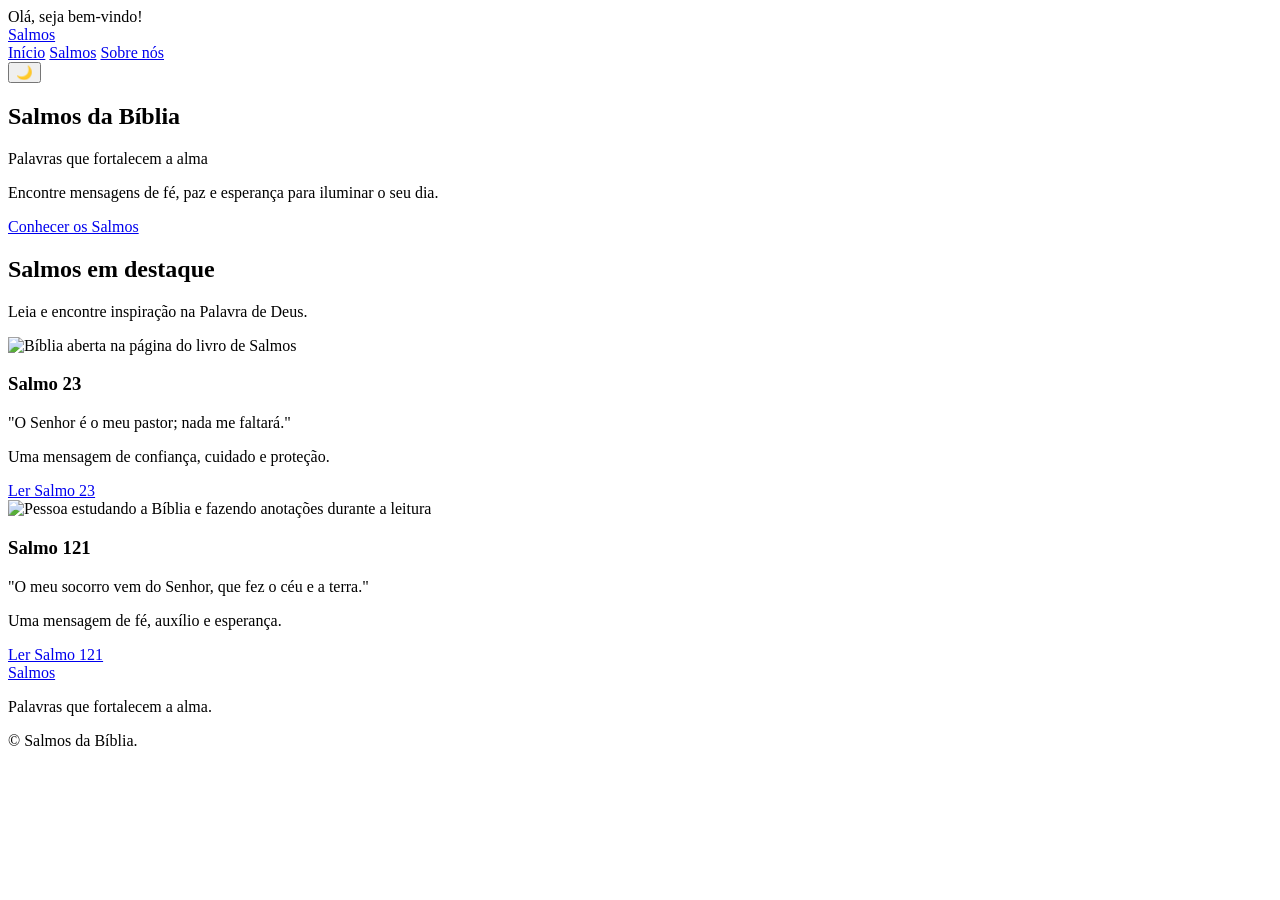
==== index.html @ f7e5793e "Rename site_biblico/index.html to index.html" ====
<!DOCTYPE html>
<html lang="pt-BR">

<head>
    <meta charset="UTF-8">  
    <meta name="viewport" content="width=device-width, initial-scale=1.0">
    <meta name="description" content="Conheça os Salmos 23 e 121 e encontre mensagens de fé, paz e esperança.">
    <meta name="theme-color" content="#17283f">
    <title>Salmos da Bíblia | Início</title>
    <link rel="stylesheet" href="css/estilo.css">
    <script src="js/script.js" defer></script>
</head>

<body>
    <div id="mensagemBoasVindas" class="mensagem-boas-vindas">
        Olá, seja bem-vindo!
    </div>
    <header class="topo">
        <div class="container topo-conteudo">
            <a href="index.html" class="logo"><img src="imagens/logo.png" alt="">Salmos</a>
            <nav class="menu" aria-label="Menu principal">
                <a href="index.html" aria-current="page">Início</a>
                <a href="salmos.html">Salmos</a>
                <a href="sobre.html">Sobre nós</a>
            </nav>
            <button type="button" class="btn-tema" id="btnTema" aria-label="Ativar tema escuro"
                aria-pressed="false">🌙</button>
        </div>
    </header>

    <section class="apresentacao">
        <div class="apresentacao-conteudo">
            <h1>Salmos da Bíblia</h1>
            <p class="subtitulo">Palavras que fortalecem a alma</p>
            <p>Encontre mensagens de fé, paz e esperança para iluminar o seu dia.</p>
            <a href="salmos.html" class="btn-principal">Conhecer os Salmos</a>
        </div>
    </section>

    <main class="container-principal">
        <div class="titulo-secao">
            <h2>Salmos em destaque</h2>
            <p>Leia e encontre inspiração na Palavra de Deus.</p>
        </div>
        <div class="lista-salmos">
            <article class="card-salmo">
                <img src="imagens/foto_salmos.jpg" alt="Bíblia aberta na página do livro de Salmos"
                    class="imagem-salmo">
                <div class="card-conteudo">
                    <h3>Salmo 23</h3>
                    <p class="versiculo">"O Senhor é o meu pastor; nada me faltará."</p>
                    <p>Uma mensagem de confiança, cuidado e proteção.</p>
                    <a href="salmos.html#salmo23" class="btn-ler">Ler Salmo 23</a>
                </div>
            </article>
            <article class="card-salmo">
                <img src="imagens/foto_estudo_biblia.jpg"
                    alt="Pessoa estudando a Bíblia e fazendo anotações durante a leitura" class="imagem-salmo">
                <div class="card-conteudo">
                    <h3>Salmo 121</h3>
                    <p class="versiculo">"O meu socorro vem do Senhor, que fez o céu e a terra."</p>
                    <p>Uma mensagem de fé, auxílio e esperança.</p>
                    <a href="salmos.html#salmo121" class="btn-ler">Ler Salmo 121</a>
                </div>
            </article>
        </div>
    </main>

    <footer class="rodape">
        <div class="container rodape-conteudo">
            <a href="index.html" class="logo"><img src="imagens/logo.png" alt="">Salmos</a>
            <p>Palavras que fortalecem a alma.</p>
            <p class="copyright">&copy; <span class="ano"></span> Salmos da Bíblia.</p>
        </div>
    </footer>
</body>

</html>
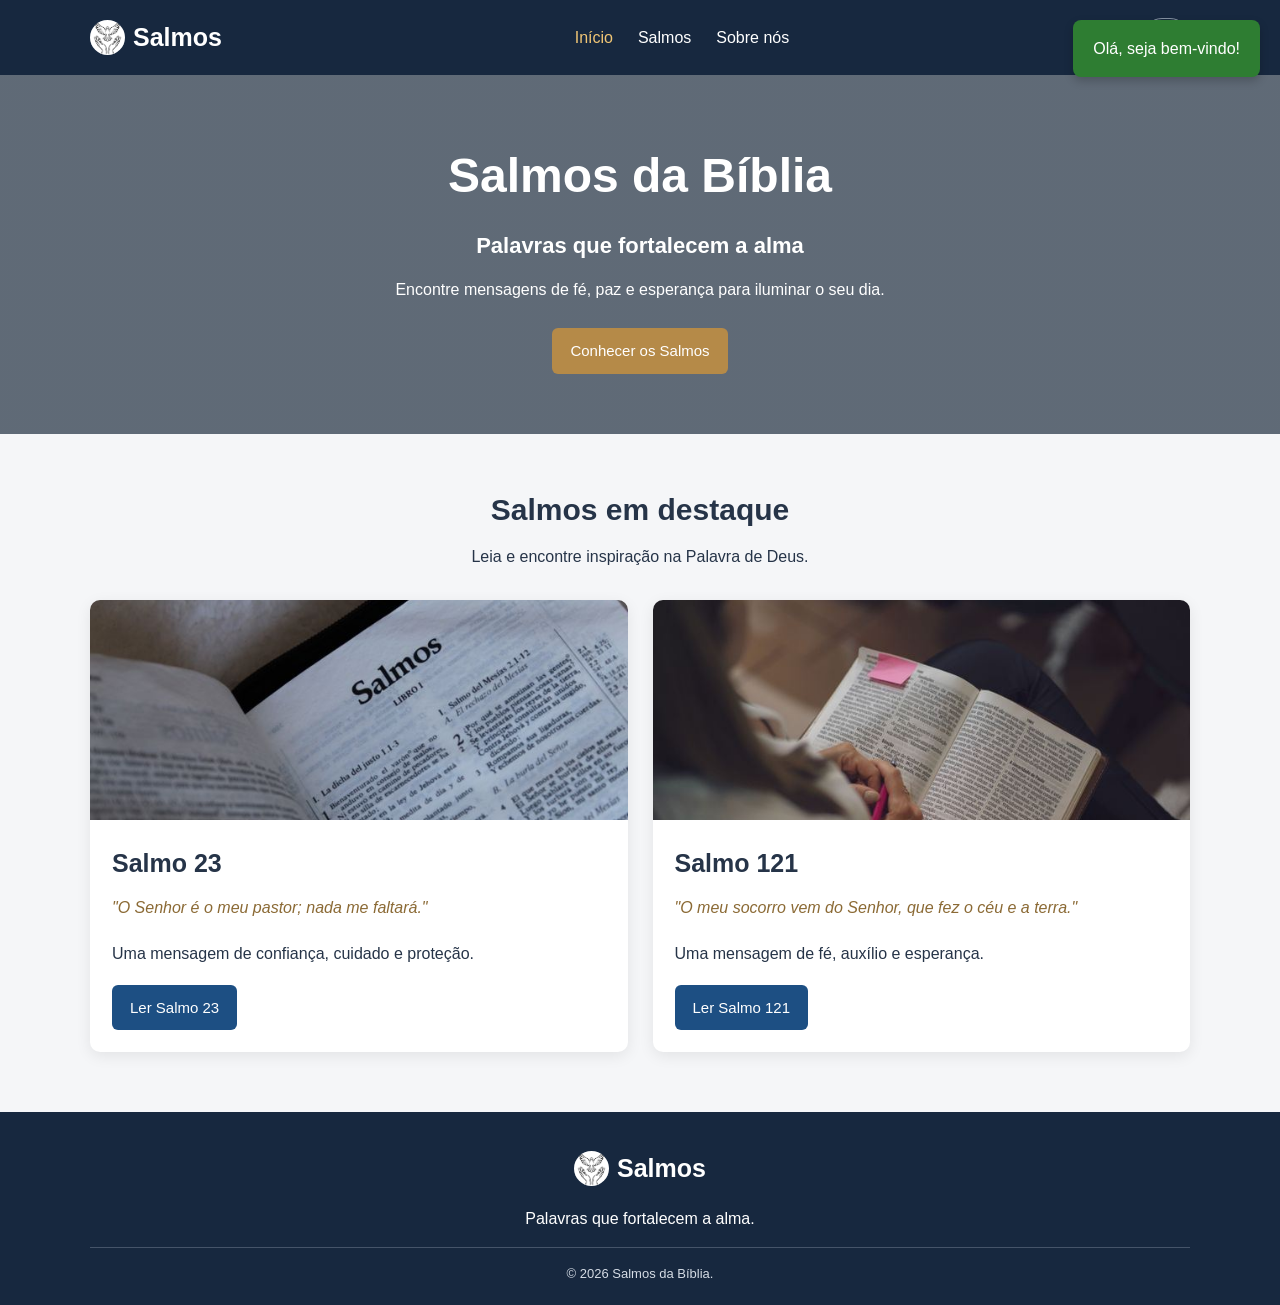
==== commit ba7109fb: "Move script tag to the end of body" ====
--- a/index.html
+++ b/index.html
@@ -8,7 +8,7 @@
     <meta name="theme-color" content="#17283f">
     <title>Salmos da Bíblia | Início</title>
     <link rel="stylesheet" href="css/estilo.css">
-    <script src="js/script.js" defer></script>
+    
 </head>
 
 <body>
@@ -73,6 +73,7 @@
             <p class="copyright">&copy; <span class="ano"></span> Salmos da Bíblia.</p>
         </div>
     </footer>
+    <script src="js/script.js" defer></script>
 </body>
 
 </html>
--- a/css/estilo.css
+++ b/css/estilo.css
@@ -0,0 +1,428 @@
+/* Configurações gerais */
+* {
+    box-sizing: border-box;
+    margin: 0;
+    padding: 0;
+}
+
+html {
+    scroll-behavior: smooth;
+}
+
+body {
+    font-family: Arial, Helvetica, sans-serif;
+    background-color: #f5f6f8;
+    color: #263448;
+    line-height: 1.7;
+    transition: background-color 0.3s, color 0.3s;
+}
+
+img {
+    max-width: 100%;
+}
+
+.container {
+    width: 90%;
+    max-width: 1100px;
+    margin: 0 auto;
+}
+
+/*Mensagem boas vindas*/
+.mensagem-boas-vindas {
+    position: fixed;
+    top: 20px;
+    right: 20px;
+    background-color: #2e7d32;
+    color: white;
+    padding: 15px 20px;
+    border-radius: 8px;
+    box-shadow: 0 4px 10px rgba(0, 0, 0, 0.2);
+
+    opacity: 0;
+    visibility: hidden;
+    transition: opacity 0.5s ease, visibility 0.5s ease;
+    z-index: 1000;
+}
+
+.mensagem-boas-vindas.mostrar {
+    opacity: 1;
+    visibility: visible;
+}
+
+/* Topo */
+.topo {
+    background-color: #17283f;
+    color: white;
+}
+
+.topo-conteudo {
+    min-height: 75px;
+    display: flex;
+    align-items: center;
+    justify-content: space-between;
+    gap: 20px;
+}
+
+.logo {
+    color: white;
+    text-decoration: none;
+    font-size: 25px;
+    font-weight: bold;
+    display: flex;
+    flex-flow: row nowrap;
+    align-items: center;
+    gap: 8px;
+    flex-shrink: 0;
+}
+
+.logo img {
+    width: 35px;
+    height: 35px;
+    object-fit: contain;
+    background: #ffffff;
+    border-radius: 50%;
+}
+
+.menu {
+    display: flex;
+    align-items: center;
+    gap: 25px;
+}
+
+.menu a {
+    color: white;
+    text-decoration: none;
+    transition: color 0.3s;
+}
+
+.menu a:hover,
+.menu a[aria-current="page"] {
+    color: #f1c675;
+}
+
+.btn-tema {
+    border: 1px solid #8390a0;
+    border-radius: 20px;
+    background: transparent;
+    color: white;
+    padding: 8px 12px;
+    cursor: pointer;
+    font-size: 18px;
+    flex-shrink: 0;
+}
+
+/* Apresentação da Home */
+.apresentacao {
+    min-height: 350px;
+    padding: 60px 20px;
+    display: flex;
+    align-items: center;
+    justify-content: center;
+    text-align: center;
+    color: white;
+    background:
+        linear-gradient(rgba(15, 31, 49, 0.65), rgba(15, 31, 49, 0.65)),
+        url("../imagens/salmo121.jpg") center/ cover no-repeat;
+}
+
+.apresentacao-conteudo {
+    width: 100%;
+    max-width: 700px;
+}
+
+.apresentacao h1 {
+    font-size: clamp(32px, 5vw, 48px);
+    margin-bottom: 10px;
+}
+
+.subtitulo {
+    font-size: 22px;
+    font-weight: bold;
+    margin-bottom: 12px;
+}
+
+.btn-principal,
+.btn-voltar,
+.btn-ler {
+    display: inline-block;
+    padding: 10px 18px;
+    border: none;
+    border-radius: 6px;
+    background-color: #1d4f83;
+    color: white;
+    text-decoration: none;
+    cursor: pointer;
+    font-size: 15px;
+}
+
+.btn-principal {
+    margin-top: 25px;
+    background-color: #b58a48;
+}
+
+.btn-principal:hover {
+    background-color: #946b32;
+}
+
+.btn-voltar {
+    margin: 10px 0 25px;
+}
+
+.btn-ler:hover,
+.btn-voltar:hover {
+    background-color: #16395f;
+}
+
+/* Cartões da Home */
+.container-principal {
+    width: 90%;
+    max-width: 1100px;
+    margin: 0 auto;
+    padding-top: 50px;
+    padding-bottom: 60px;
+}
+
+.titulo-secao {
+    text-align: center;
+    margin-bottom: 30px;
+}
+
+.titulo-secao h2 {
+    font-size: 30px;
+    margin-bottom: 8px;
+}
+
+.lista-salmos {
+    display: grid;
+    grid-template-columns: repeat(2, minmax(0, 1fr));
+    gap: 25px;
+}
+
+.card-salmo {
+    min-width: 0;
+    background-color: white;
+    border-radius: 10px;
+    overflow: hidden;
+    box-shadow: 0 4px 15px rgba(0, 0, 0, 0.08);
+    transition: background-color 0.3s, transform 0.3s;
+}
+
+.card-salmo:hover {
+    transform: translateY(-4px);
+}
+
+.imagem-salmo {
+    display: block;
+    width: 100%;
+    height: 220px;
+    object-fit: cover;
+    object-position: center 10%;
+}
+
+.card-conteudo {
+    padding: 22px;
+    overflow-wrap: anywhere;
+}
+
+.card-conteudo h3 {
+    font-size: 25px;
+    margin-bottom: 10px;
+}
+
+.card-conteudo p {
+    margin-bottom: 18px;
+}
+
+.versiculo {
+    color: #8b6a35;
+    font-style: italic;
+}
+
+/* Páginas Salmos e Sobre nós */
+.pagina-conteudo {
+    min-height: 65vh;
+    padding-top: 45px;
+    padding-bottom: 60px;
+}
+
+.pagina-conteudo>h1 {
+    font-size: 34px;
+    margin-bottom: 10px;
+}
+
+.introducao {
+    margin-bottom: 10px;
+}
+
+.texto-salmo {
+    min-width: 0;
+    background-color: white;
+    padding: 25px;
+    margin-top: 25px;
+    border-radius: 8px;
+    box-shadow: 0 3px 12px rgba(0, 0, 0, 0.06);
+    overflow-wrap: anywhere;
+}
+
+.texto-salmo h2 {
+    margin-bottom: 15px;
+    font-size: 27px;
+}
+
+.texto-salmo p {
+    margin-bottom: 15px;
+}
+
+/* Rodapé */
+.rodape {
+    background-color: #17283f;
+    color: white;
+    padding: 35px 0 20px;
+    text-align: center;
+}
+
+.rodape-conteudo {
+    display: flex;
+    flex-direction: column;
+    align-items: center;
+    gap: 15px;
+}
+
+.copyright {
+    width: 100%;
+    border-top: 1px solid #455469;
+    padding-top: 15px;
+    font-size: 13px;
+    color: #d5dce5;
+}
+
+/* Tema escuro */
+body.escuro {
+    background-color: #101923;
+    color: #e7edf5;
+}
+
+body.escuro .card-salmo,
+body.escuro .texto-salmo {
+    background-color: #1c2938;
+}
+
+body.escuro .versiculo {
+    color: #f1c675;
+}
+
+/* Responsividade: tablets e celulares */
+@media (max-width: 650px) {
+    .topo-conteudo {
+        min-height: auto;
+        flex-wrap: wrap;
+        justify-content: center;
+        padding-top: 18px;
+        padding-bottom: 18px;
+        gap: 14px;
+    }
+
+    .topo-conteudo>.logo {
+        width: 100%;
+        justify-content: center;
+    }
+
+    .menu {
+        width: 100%;
+        display: flex;
+        flex-wrap: wrap;
+        justify-content: center;
+        gap: 10px 18px;
+    }
+
+    .btn-tema {
+        display: inline-block;
+    }
+
+    .apresentacao {
+        min-height: 300px;
+        padding: 45px 15px;
+    }
+
+    .subtitulo {
+        font-size: 19px;
+    }
+
+    .container-principal {
+        padding-top: 35px;
+        padding-bottom: 40px;
+    }
+
+    .titulo-secao h2 {
+        font-size: 26px;
+    }
+
+    .lista-salmos {
+        grid-template-columns: 1fr;
+        gap: 20px;
+    }
+
+    .imagem-salmo {
+        height: 200px;
+    }
+
+    .card-conteudo {
+        padding: 18px;
+    }
+
+    .pagina-conteudo {
+        padding-top: 30px;
+        padding-bottom: 40px;
+    }
+
+    .pagina-conteudo>h1 {
+        font-size: 28px;
+    }
+
+    .texto-salmo {
+        padding: 18px;
+    }
+
+    .texto-salmo h2 {
+        font-size: 23px;
+    }
+
+    .rodape {
+        padding-top: 28px;
+    }
+}
+
+/* Telas muito estreitas */
+@media (max-width: 380px) {
+
+    .container,
+    .container-principal {
+        width: 92%;
+    }
+
+    .mensagem-boas-vindas {
+        display: none;
+    }
+
+    .logo {
+        font-size: 22px;
+    }
+
+    .menu {
+        gap: 8px 12px;
+        font-size: 14px;
+    }
+
+    .btn-principal,
+    .btn-voltar,
+    .btn-ler {
+        max-width: 100%;
+        padding: 9px 13px;
+        font-size: 14px;
+    }
+
+    .card-conteudo,
+    .texto-salmo {
+        padding: 15px;
+    }
+}
